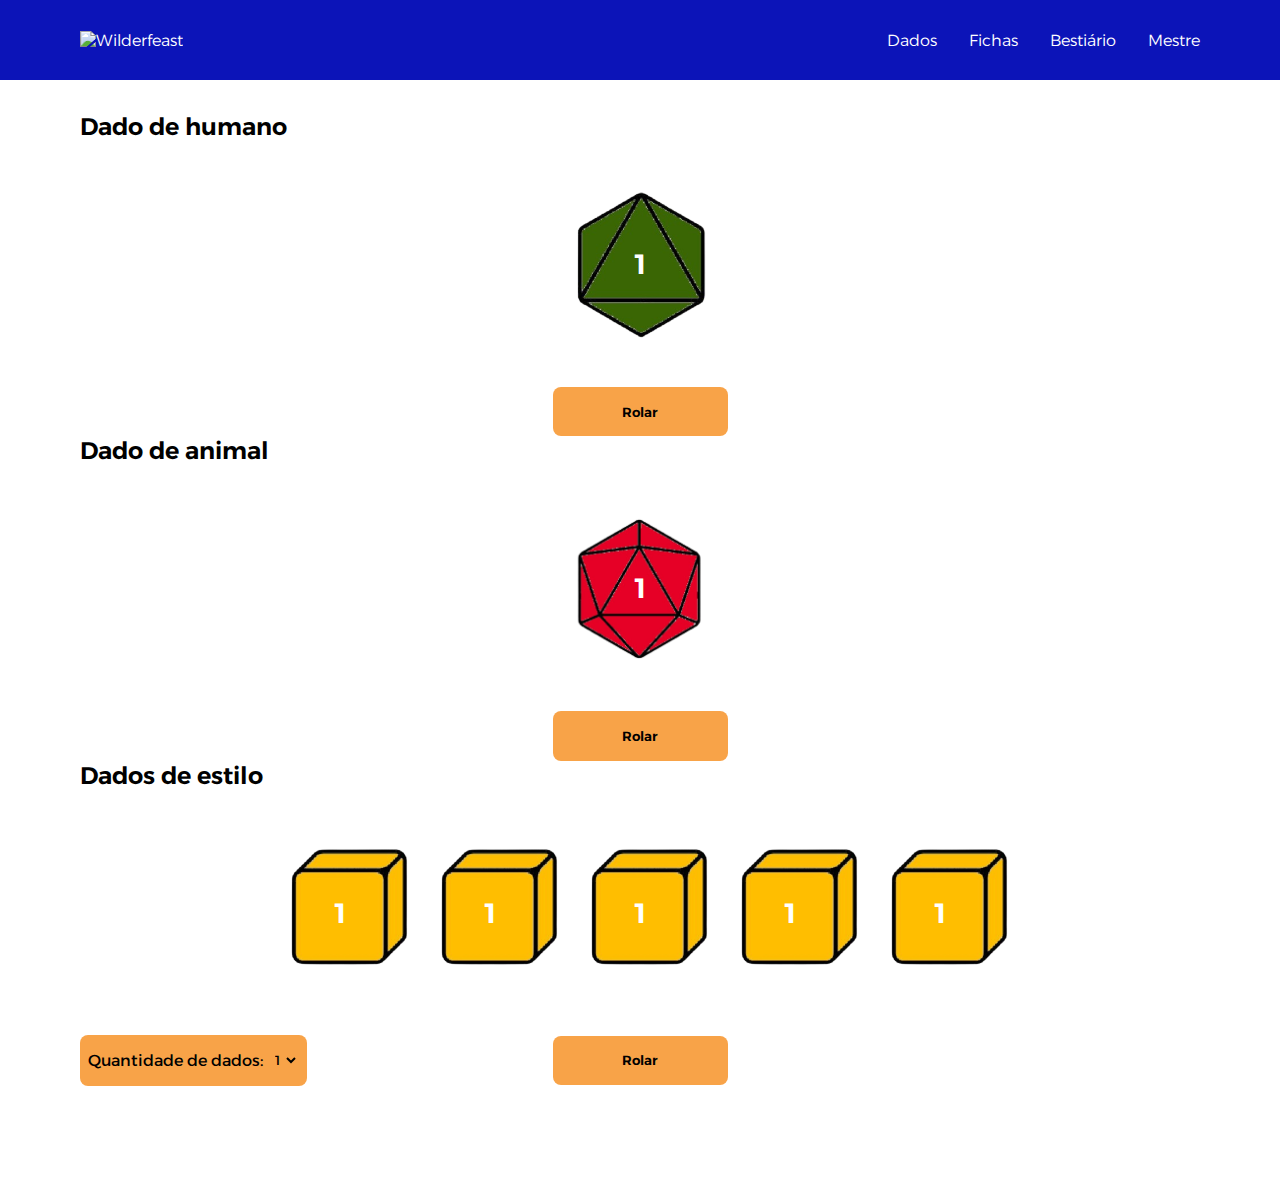
==== dados/index.html @ b2bbd7ca "Add files via upload" ====
<!DOCTYPE html>
<html lang="en">
<head>
    <meta charset="UTF-8">
    <meta name="viewport" content="width=device-width, initial-scale=1.0">
    <title>Dados - Wilderfeast</title>
    <link rel="stylesheet" href="/main.css">
    <link rel="stylesheet" href="/dados/style.css">
</head>
<body>
    <header>
        <a href="/index.html">
            <img src="/imagens/wilderfeast.png" alt="Wilderfeast">
        </a>
        <div class="links">
            <a href="/dados/index.html">Dados</a>
            <a href="/fichas/index.html">Fichas</a>
            <a href="/bestiario/index.html">Bestiário</a>
            <a href="/mestre/index.html">Mestre</a>
        </div>
    </header>

    <main>
        <div class="dadocontainer">
            <p class="title">Dado de humano</p>
            <div class="dado center" id="d8">
                <p>1</p>
            </div>
            <button class="rolar center" onclick="rolarD8()">Rolar</button>
        </div>

        <div class="dadocontainer">
            <p class="title">Dado de animal</p>
            <div class="dado center" id="d20">
                <p>1</p>
            </div>
            <button class="rolar center" onclick="rolarD20()">Rolar</button>
        </div>

        <div class="dadocontainer">
            <p class="title">Dados de estilo</p>
            <div class="dadosEstilo">
                <div class="dado center" id="d6">
                    <p>1</p>
                </div>
                <div class="dado center" id="d6">
                    <p>1</p>
                </div>
                <div class="dado center" id="d6">
                    <p>1</p>
                </div>
                <div class="dado center" id="d6">
                    <p>1</p>
                </div>
                <div class="dado center" id="d6">
                    <p>1</p>
                </div>
            </div>
            <div class="btns">
                <div class="SelecionarQnt">
                    <p>Quantidade de dados:</p>
                    <select name="s" id="qntdados">
                        <option value="1">1</option>
                        <option value="2">2</option>
                        <option value="3">3</option>
                        <option value="4">4</option>
                        <option value="5">5</option>
                    </select>
                </div>
                <button class="rolar center" onclick="rolarD6()">Rolar</button>
            </div>
        </div>
    </main>
    <script src="/dados/script.js"></script>
</body>
</html>
---- main.css ----
@import url('https://fonts.googleapis.com/css2?family=Alexandria:wght@100..900&display=swap');
*{
    margin: 0;
    padding: 0;
    box-sizing: border-box;
    font-family: "Alexandria", sans-serif;
    transition: 0.2s ease;
}
:root{
    --azul: rgba(12, 20, 184, 1);
    --amarelo: rgba(248, 163, 72, 1);
    --vermelho: rgba(237, 0, 0, 1);
    --verde: rgba(30, 159, 28, 1);
    --laranja: rgba(211, 127, 53, 1);
    --turquoise: rgba(10, 103, 159, 1);
    --azul2: rgba(38, 74, 124, 1);
    --ciano: rgba(43, 146, 177, 1);
    --azulescuro: rgba(23, 33, 78, 1);
    --marrom: rgba(105, 50, 44, 1);
    --vermelhoescuro: rgba(166, 41, 20, 1);
    --marrom2: rgba(55, 12, 16, 1);
    --cinza: rgba(0, 0, 0, 0.75);
}
.center{
    display: flex;
    align-items: center;
    justify-content: center;
}
body{
    min-height: 100dvh;
}
main{
    padding: calc(2em + 80px) 5em;
}
button{
    background-color: transparent;
    outline: none;
    border: none;
    width: 64px;
    font-weight: 600;
}
a{
    text-decoration: none;
}
.title{
    font-size: 2.25em;
    font-weight: 700;
}
.sub{
    color: var(--cinza);
    font-weight: 300;
}   
header{
    height: 80px;
    padding: 1em 5em;
    background-color: var(--azul);
    color: white;
    display: flex;
    width: 100%;
    position: fixed;
    align-items: center;
    justify-content: space-between;
    font-weight: 300;
}
header a:hover{
    scale: 1.1;
}
header img{
    width: 250px;
    height: 40px;
}
header .links{
    display: flex;
    gap: 2em;
}
header a{
    color: white;
}
p{
    font-size: 1em;
}
@media (max-width: 675px){
    main{
        padding: calc(2em + 80px) 20px;
    }
    header .links{
        gap: 8px;
    }
    header{
        padding: 1em 2em;
    }
}
@media (max-width: 550px){
    header img{
        height: 32px;
        width: 200px;
    }
    header{
        padding: 1em;
        font-size: 12px;
    }
}
button:hover{
    cursor: pointer;
}
::-webkit-scrollbar {
    width: 10px; 
    height: 10px; 
}

::-webkit-scrollbar-track {
    background: var(--turquoise); 
}

::-webkit-scrollbar-thumb {
    background: var(--ciano); 
    border-radius: 8px; 
}

::-webkit-scrollbar-thumb:hover {
    background: var(--azul2); 
}
---- dados/style.css ----
.dadocontainer{
    display: flex;
    flex-direction: column;
    gap: 3em;
    align-items: center;
}
.title{
    align-self: flex-start;
    font-size: 1.5em;
    font-weight: 600;
}
.dado{
    width: 150px;
    height: 150px;
    background-position: center;
    background-size: cover;
    background-repeat: no-repeat;
    font-size: 1.75em;
    font-weight: 600;
    color: white;
    z-index: 0;
}
.rolar{
    background-color: var(--amarelo);
    width: 175px;
    padding: 1.25em 0;
    border-radius: 8px;
}
.rolar:hover{
    scale: 1.1;
}
#d8{
    background-image: url("/imagens/d8.png");
}
#d20{
    background-image: url("/imagens/d20.png");
    background-position: -2px 0;
}
#d6{
    background-image: url("/imagens/d6.png");
    background-position: 10px -15px;
}
.dadosEstilo{
    display: flex;
    justify-content: center;
    align-items: center;
}
.btns{
    display: flex;
    align-items: center;
    justify-content: center;
    width: 100%;
    position: relative;
}
.SelecionarQnt{
    background-color: var(--amarelo);
    display: flex;
    justify-content: center;
    align-items: center;
    gap: 0.5em;
    padding: 1em 0.5em;
    border-radius: 8px;
    justify-self: flex-start;
    position: absolute;
    left: 0;
}
.SelecionarQnt select:hover{
    background-color: var(--verde);
    border-radius: 8px;
    color: white;
}
.SelecionarQnt select{
    background-color: transparent;
    outline: none;
    border: none;
}
header{
    z-index: 1;
}
@keyframes apertarBotao {
    0%{
        background-color: var(--amarelo);
    }
    50%{
        background-color: var(--verde);
        scale: 1.2;
        color:white;
    }
    100%{
        background-color: var(--amarelo);
        scale: 1;
    }
}
.rolar.animando {
    animation: apertarBotao 1s;
}
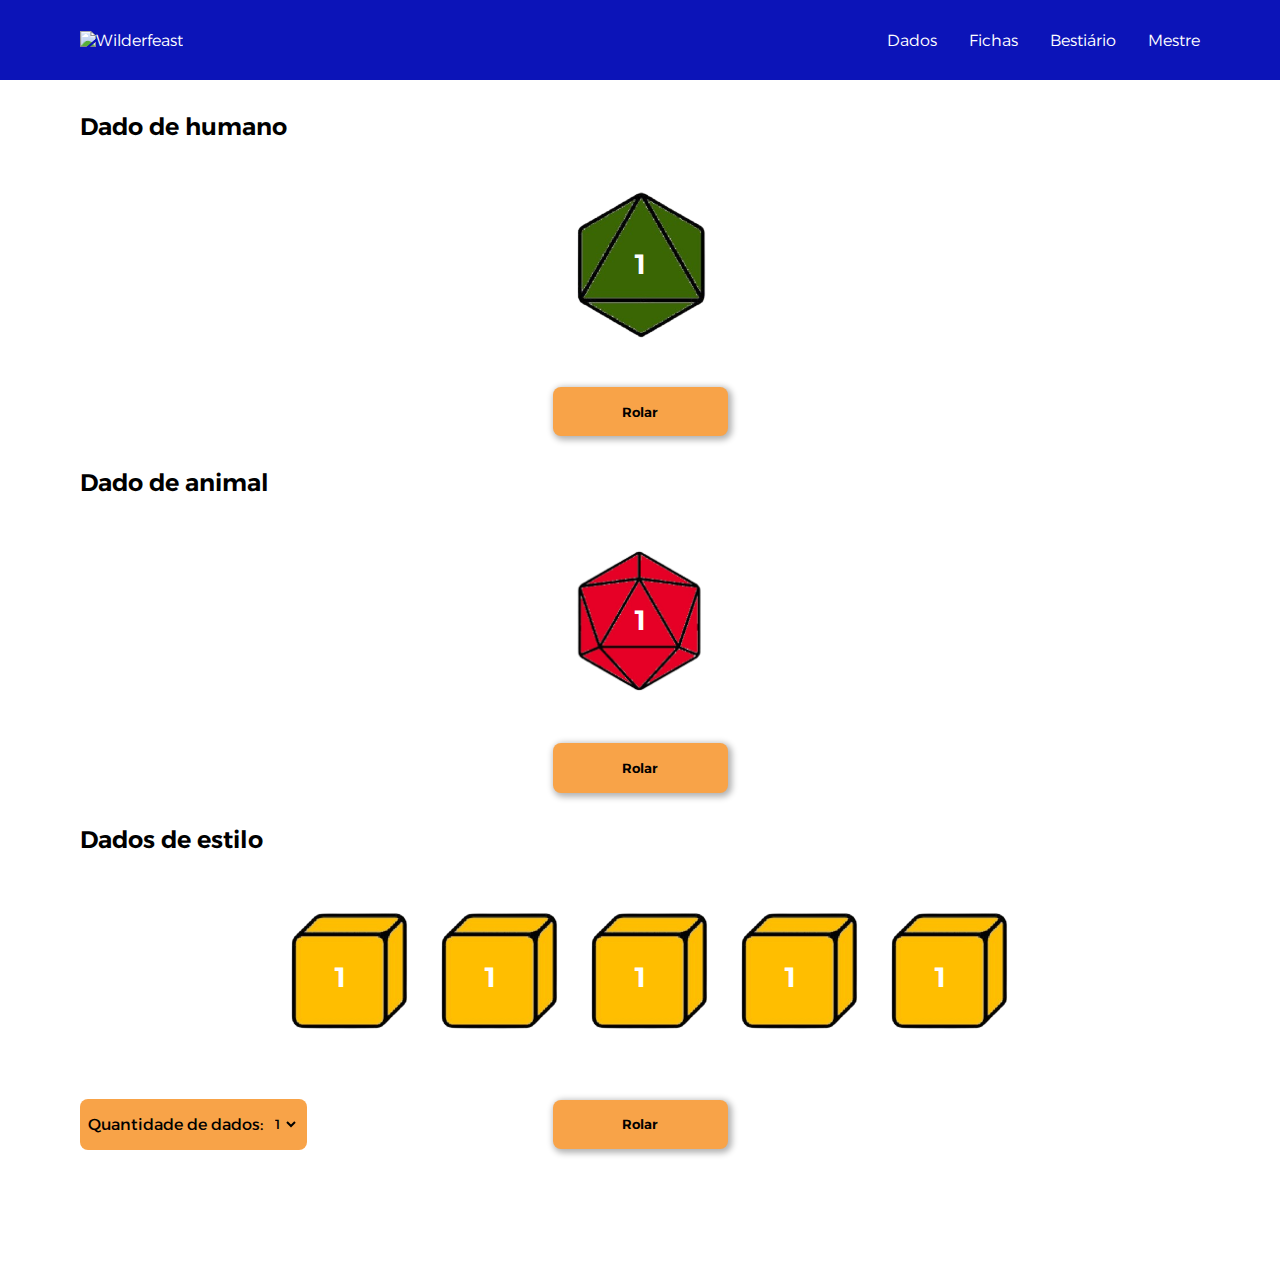
==== commit 8aa92a50: "final version (for now)" ====
--- a/dados/index.html
+++ b/dados/index.html
@@ -6,6 +6,7 @@
     <title>Dados - Wilderfeast</title>
     <link rel="stylesheet" href="/main.css">
     <link rel="stylesheet" href="/dados/style.css">
+    <link rel="icon" href="/imagens/favicon.png">
 </head>
 <body>
     <header>
@@ -16,7 +17,7 @@
             <a href="/dados/index.html">Dados</a>
             <a href="/fichas/index.html">Fichas</a>
             <a href="/bestiario/index.html">Bestiário</a>
-            <a href="/mestre/index.html">Mestre</a>
+            <a>Mestre</a>
         </div>
     </header>
 
--- a/main.css
+++ b/main.css
@@ -79,6 +79,34 @@
 p{
     font-size: 1em;
 }
+.efeito{
+    position: relative;
+    transition: 200ms ease;
+    overflow: hidden;
+}
+.efeito:hover{
+    scale: 1.1;
+}
+.efeito::after{
+    content: '';
+    position: absolute;
+    top: 0;
+    left: 0;
+    rotate: 45deg;
+    width: 5px;
+    height: 170%;
+    translate: -40px -20px;
+    transition: 200ms ease;
+    background-image: linear-gradient(to right, rgba(255, 255, 255, 0.7), white, rgba(255, 255, 255, 0.7));
+}
+.efeito:hover::after{
+    left: calc(100% + 80px);
+}
+.links a:nth-child(4):hover{
+    cursor: not-allowed;
+    color: var(--vermelho);
+    font-weight: 600;
+}
 @media (max-width: 675px){
     main{
         padding: calc(2em + 80px) 20px;
@@ -92,8 +120,8 @@
 }
 @media (max-width: 550px){
     header img{
-        height: 32px;
-        width: 200px;
+        height: 24px;
+        width: 150px;
     }
     header{
         padding: 1em;
--- a/dados/style.css
+++ b/dados/style.css
@@ -1,3 +1,12 @@
+header{
+    z-index: 1;
+    width: 100%;
+}
+main{
+    display: flex;
+    flex-direction: column;
+    gap: 2em;
+}
 .dadocontainer{
     display: flex;
     flex-direction: column;
@@ -25,6 +34,7 @@
     width: 175px;
     padding: 1.25em 0;
     border-radius: 8px;
+    box-shadow: 2px 2px 6px 2px rgba(0, 0, 0, 0.3);
 }
 .rolar:hover{
     scale: 1.1;
@@ -44,6 +54,7 @@
     display: flex;
     justify-content: center;
     align-items: center;
+    flex-wrap: wrap;
 }
 .btns{
     display: flex;
@@ -60,7 +71,6 @@
     gap: 0.5em;
     padding: 1em 0.5em;
     border-radius: 8px;
-    justify-self: flex-start;
     position: absolute;
     left: 0;
 }
@@ -73,9 +83,6 @@
     background-color: transparent;
     outline: none;
     border: none;
-}
-header{
-    z-index: 1;
 }
 @keyframes apertarBotao {
     0%{
@@ -93,4 +100,12 @@
 }
 .rolar.animando {
     animation: apertarBotao 1s;
+}
+@media(max-width: 900px){
+    .SelecionarQnt{
+        position: static;
+    }
+    .btns{
+        gap: 2em;
+    }
 }